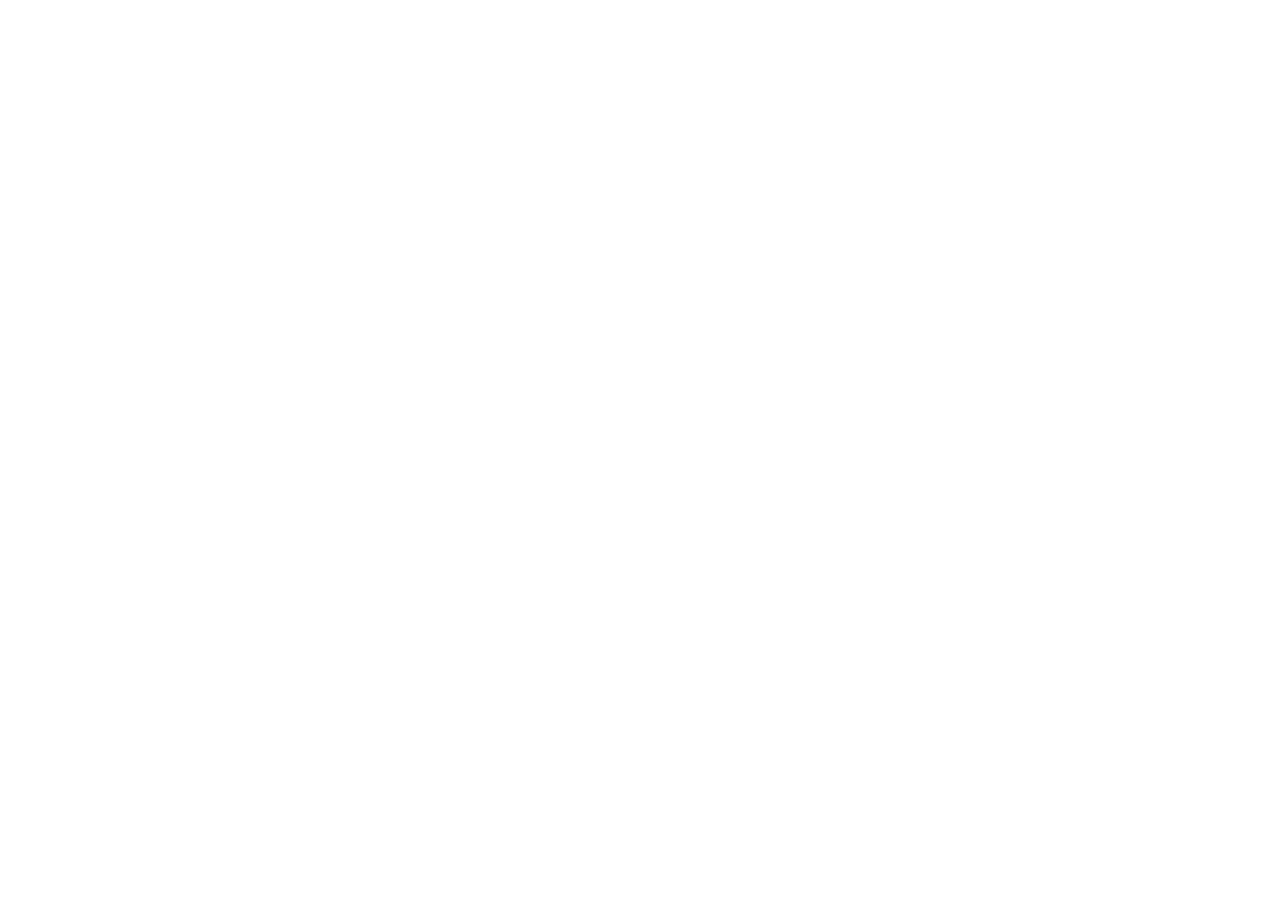
==== NFT-preview-card-component/index.html @ c2d3f531 "Frontend Mentor Challenge NFT preview card component" ====
<!DOCTYPE html>
<html lang="en">
<head>
    <meta charset="UTF-8">
    <meta name="viewport" content="width=device-width, initial-scale=1.0">
    <title>NFT preview card component</title>
    <link href="https://fonts.googleapis.com/css2?family=Outfit:wght@300;400;600&display=swap" rel="stylesheet">
    <link rel="stylesheet" href="style.css">
</head>
<body>
    
</body>
</html>
---- NFT-preview-card-component/style.css ----
:root {
    --Soft-blue: hsl(215, 51%, 70%);
    --Cyan: hsl(178, 100%, 50%);
    --main-BG: hsl(217, 54%, 11%);
    --card-BG: hsl(216, 50%, 16%);
    --line-color: hsl(215, 32%, 27%);
    --white: hsl(0, 0%, 100%);
}

 * {
    margin: 0;
    padding: 0;
    box-sizing: border-box;
 }

 body {
    font-family: 'Outfit';
    font-weight: 400;
 }
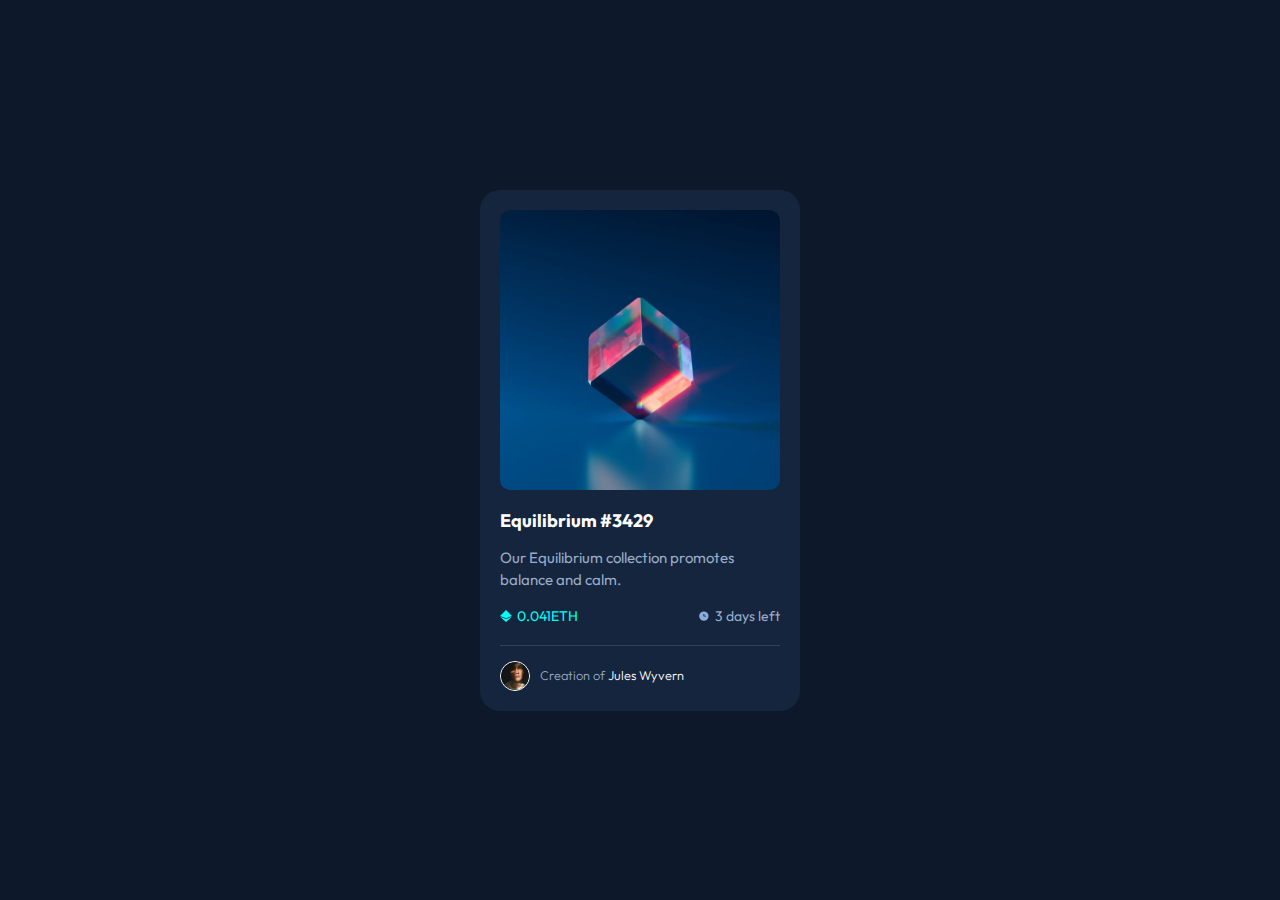
==== commit 396694da: "Created the NFT preview card, using flex box, add media query for responsive design" ====
--- a/NFT-preview-card-component/index.html
+++ b/NFT-preview-card-component/index.html
@@ -8,6 +8,41 @@
     <link rel="stylesheet" href="style.css">
 </head>
 <body>
-    
+    <div class="container">
+        <div class="image-container">
+            <img src="./images/image-equilibrium.jpg" alt="">   
+            <div class="overlay">
+                <img src="./images/icon-view.svg" alt="">
+            </div>
+        </div>
+
+        <div class="description">
+            <h3 class="name">Equilibrium #3429</h3>
+            <p>Our Equilibrium collection promotes balance and calm.</p>
+
+            <div class="stats">
+                <div class="stat-item">
+                    <img src="./images/icon-ethereum.svg" alt="">
+               <span class="rate">0.041ETH</span>
+                </div>
+                
+
+               <div class="stat-item">
+                <img src="./images/icon-clock.svg" alt="">
+               <span>3 days left</span>
+
+
+               </div>
+               
+            </div>
+
+            <div class="creator">
+                <img src="./images/image-avatar.png" alt="">
+                <p>Creation of <a href="#">Jules Wyvern</a></p>
+            </div>   
+            
+        </div>
+        
+    </div>
 </body>
 </html>--- a/NFT-preview-card-component/style.css
+++ b/NFT-preview-card-component/style.css
@@ -1,5 +1,5 @@
 :root {
-    --Soft-blue: hsl(215, 51%, 70%);
+    --Soft-blue: hsl(215, 29%, 69%);
     --Cyan: hsl(178, 100%, 50%);
     --main-BG: hsl(217, 54%, 11%);
     --card-BG: hsl(216, 50%, 16%);
@@ -16,4 +16,191 @@
  body {
     font-family: 'Outfit';
     font-weight: 400;
- }+    display: flex;
+    flex-direction: column;
+    justify-content: center;
+    align-items: center;
+    min-height: 100vh;
+    background:var(--main-BG);
+ }
+
+
+ .container {
+    display: flex;
+    flex-direction: column;
+    justify-content: center;
+    align-items: center;
+    max-width: 320px;
+    padding: 20px;
+    border-radius: 20px;
+    background: var( --card-BG);
+    gap: 15px;
+    transition: all 0.3 ease-in-out;
+ }
+
+ .image-container {
+    position: relative;
+    width: 100%;
+    height: 100%;
+    overflow: hidden;
+    border-radius: 10px;
+ }
+
+ .image-container img {
+    width:100% ;
+    height: 100%;
+    object-fit: cover;
+    border-radius: inherit;
+ }
+
+ .overlay {
+    width: 280px;
+    height: 280px;
+    position: absolute;
+    inset: 0;
+    display: flex;
+    justify-content: center;
+    align-items: center;
+    border-radius: inherit;
+    background: hsla(178, 100%, 50%,0.5);
+    opacity: 0;
+    transition: opacity 0.3s ease-in-out;
+ }
+
+ .overlay img {
+    width: 40px;
+    height: 40px;
+ }
+
+
+ .image-container:hover .overlay {
+    opacity: 0.8;
+ }
+
+ .description {
+   display: flex;
+   flex-direction: column;
+   justify-content: space-between;
+   align-items:flex-start ;
+   width: 100%;
+   height: auto;
+   gap: 15px;
+   transition: color 0.3s ease-in-out;
+
+ }
+
+ .description .name {
+    color: var(--white);
+    font-size: 18px;
+ }
+
+
+ .description p {
+    color: var(--Soft-blue);
+    font-size: 15px;
+    font-weight: 400;
+    line-height: 1.5;
+ }
+
+.name:hover {
+    color: var(--Cyan);
+ }
+
+ .stats {
+    display: flex;
+    align-items:center;
+    width: 100%;
+    justify-content: space-between;
+    padding-bottom: 20px;
+    border-bottom: 0.8px solid var(--line-color);
+ }
+
+ .stat-item {
+    display: flex;
+    align-items: center;
+    gap: 5px;
+    font-size: 14px;
+ }
+
+ .stat-item img {
+    width: 12px;
+    height: 12px;
+    
+ }
+
+ .stat-item .rate {
+    color: var(--Cyan);
+ }
+
+ .stat-item span {
+     color: var(--Soft-blue);
+ }
+
+
+ .creator {
+    display: flex;
+    align-items: center;
+    gap: 10px;
+    font-weight: 300;
+   
+ }
+
+ .creator img {
+    width: 30px;
+    height: 30px;
+    border-radius: 50%;
+    object-fit: cover;
+    border: 0.5px solid var(--white);
+ }
+
+ .creator p{
+    font-size: 0.8rem;
+    font-weight: 300;
+    
+ }
+
+ .creator a {
+    text-decoration: none;
+    color: var(--white);
+    transition: color 0.3 ease-in-out;
+  
+ }
+
+
+ a:hover {
+     color: var(--Cyan);
+ }
+
+
+
+@media (max-width: 375px) {
+    .container {
+        max-width: 90%; 
+        padding: 20px;
+    }
+
+    .description .name {
+        font-size: 18px;
+    }
+
+    .description p {
+        font-size: 16px;
+    }
+
+    .stats {
+        gap: 8px;
+    }
+
+    .stat-item {
+        font-size: 16px;
+    }
+
+    .creator p {
+        font-size: 0.9rem;
+    }
+
+    .overlay img {
+        width: 35px;
+        height: 35px;
+    }
+}
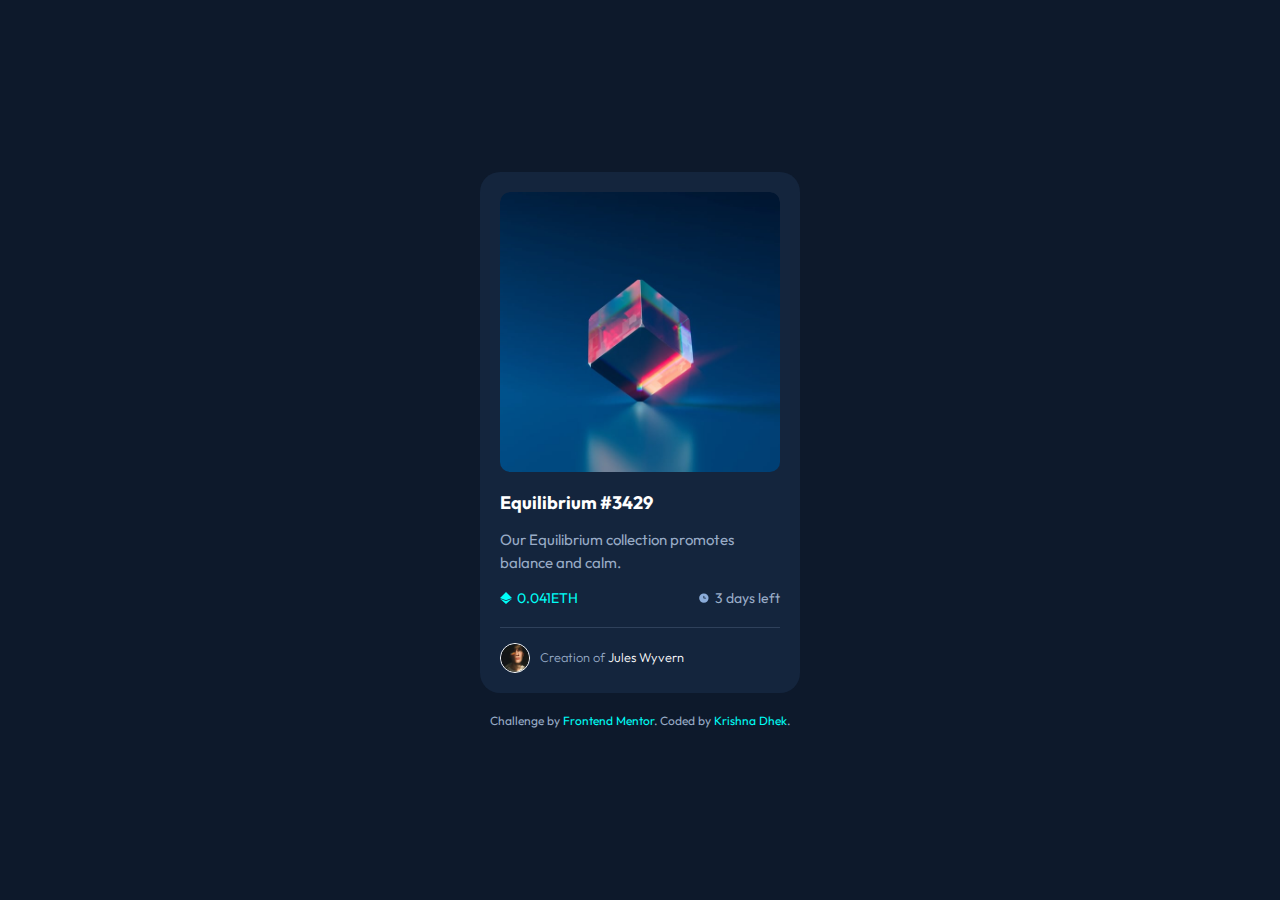
==== commit d407715d: "Add attribution to the footer" ====
--- a/NFT-preview-card-component/index.html
+++ b/NFT-preview-card-component/index.html
@@ -42,7 +42,11 @@
             </div>   
             
         </div>
-        
     </div>
+
+    <footer class="attribution">
+    Challenge by <a href="https://www.frontendmentor.io/challenges/nft-preview-card-component-SbdUL_w0U" target="_blank">Frontend Mentor</a>. 
+    Coded by <a href="https://github.com/KrishnaDhek/">Krishna Dhek</a>.
+  </footer>
 </body>
 </html>--- a/NFT-preview-card-component/style.css
+++ b/NFT-preview-card-component/style.css
@@ -171,6 +171,16 @@
      color: var(--Cyan);
  }
 
+footer.attribution {
+   font-size: 12px;
+   color: var(--Soft-blue);
+   margin-top: 20px;
+}
+
+ .attribution a {
+   text-decoration: none;
+   color: var(--Cyan);
+ }
 
 
 @media (max-width: 375px) {
